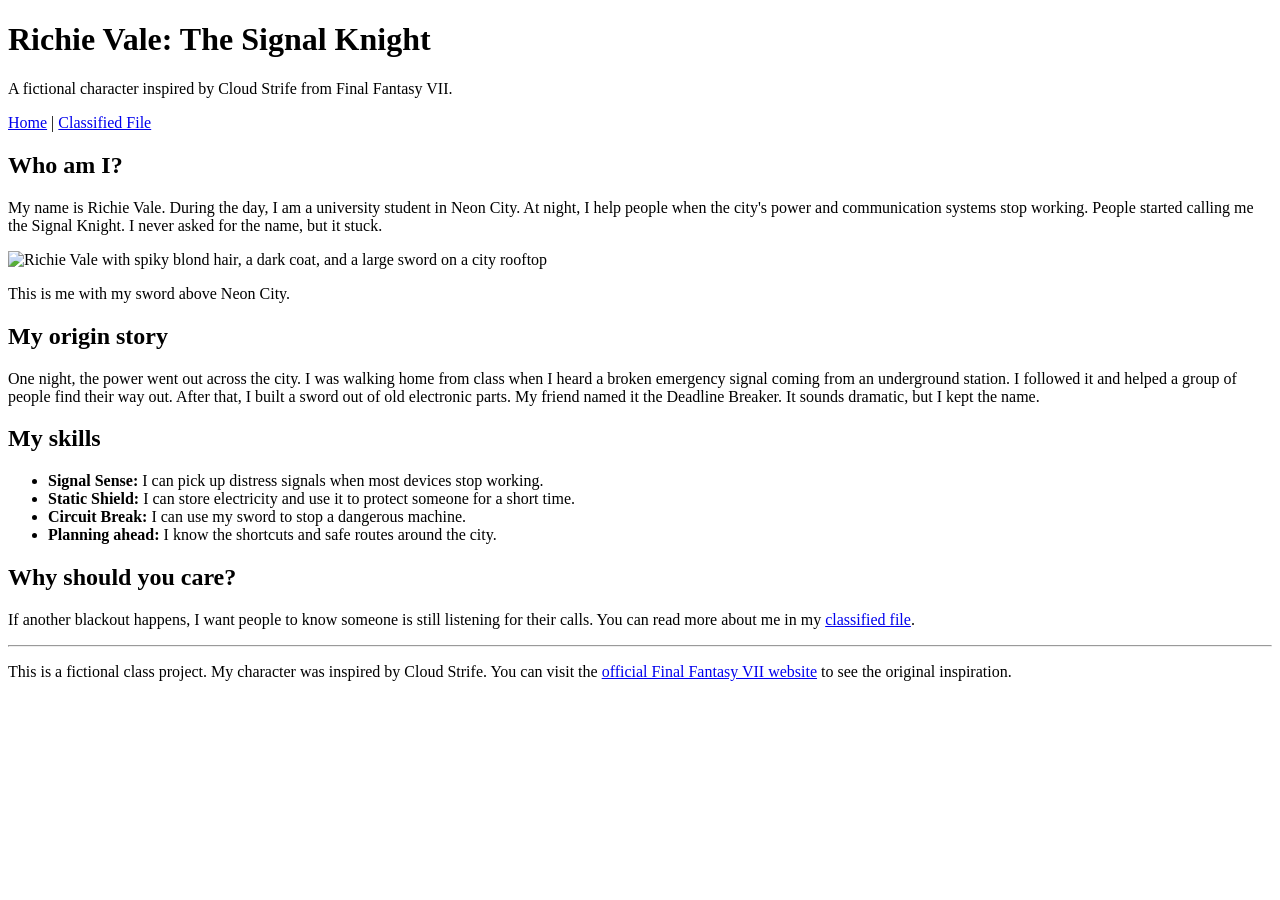
==== index.html @ 43e23acf "Add files via upload" ====
<!DOCTYPE html>
<html lang="en">
<head>
    <meta charset="UTF-8">
    <title>Richie Vale - The Signal Knight</title>
</head>
<body>
    <header>
        <h1>Richie Vale: The Signal Knight</h1>
        <p>A fictional character inspired by Cloud Strife from Final Fantasy VII.</p>
        <nav>
            <a href="index.html">Home</a> |
            <a href="classified.html">Classified File</a>
        </nav>
    </header>

    <main>
        <section>
            <h2>Who am I?</h2>
            <p>My name is Richie Vale. During the day, I am a university student in Neon City. At night, I help people when the city's power and communication systems stop working. People started calling me the Signal Knight. I never asked for the name, but it stuck.</p>
            <div>
                <img src="images/richie-vale.png" alt="Richie Vale with spiky blond hair, a dark coat, and a large sword on a city rooftop" width="350">
                <p>This is me with my sword above Neon City.</p>
            </div>
        </section>

        <section>
            <h2>My origin story</h2>
            <p>One night, the power went out across the city. I was walking home from class when I heard a broken emergency signal coming from an underground station. I followed it and helped a group of people find their way out. After that, I built a sword out of old electronic parts. My friend named it the Deadline Breaker. It sounds dramatic, but I kept the name.</p>
        </section>

        <section>
            <h2>My skills</h2>
            <ul>
                <li><strong>Signal Sense:</strong> I can pick up distress signals when most devices stop working.</li>
                <li><strong>Static Shield:</strong> I can store electricity and use it to protect someone for a short time.</li>
                <li><strong>Circuit Break:</strong> I can use my sword to stop a dangerous machine.</li>
                <li><strong>Planning ahead:</strong> I know the shortcuts and safe routes around the city.</li>
            </ul>
        </section>

        <section>
            <h2>Why should you care?</h2>
            <p>If another blackout happens, I want people to know someone is still listening for their calls. You can read more about me in my <a href="classified.html">classified file</a>.</p>
        </section>
    </main>

    <footer>
        <hr>
        <p>This is a fictional class project. My character was inspired by Cloud Strife. You can visit the <a href="https://finalfantasy7.square-enix-games.com/">official Final Fantasy VII website</a> to see the original inspiration.</p>
    </footer>
</body>
</html>
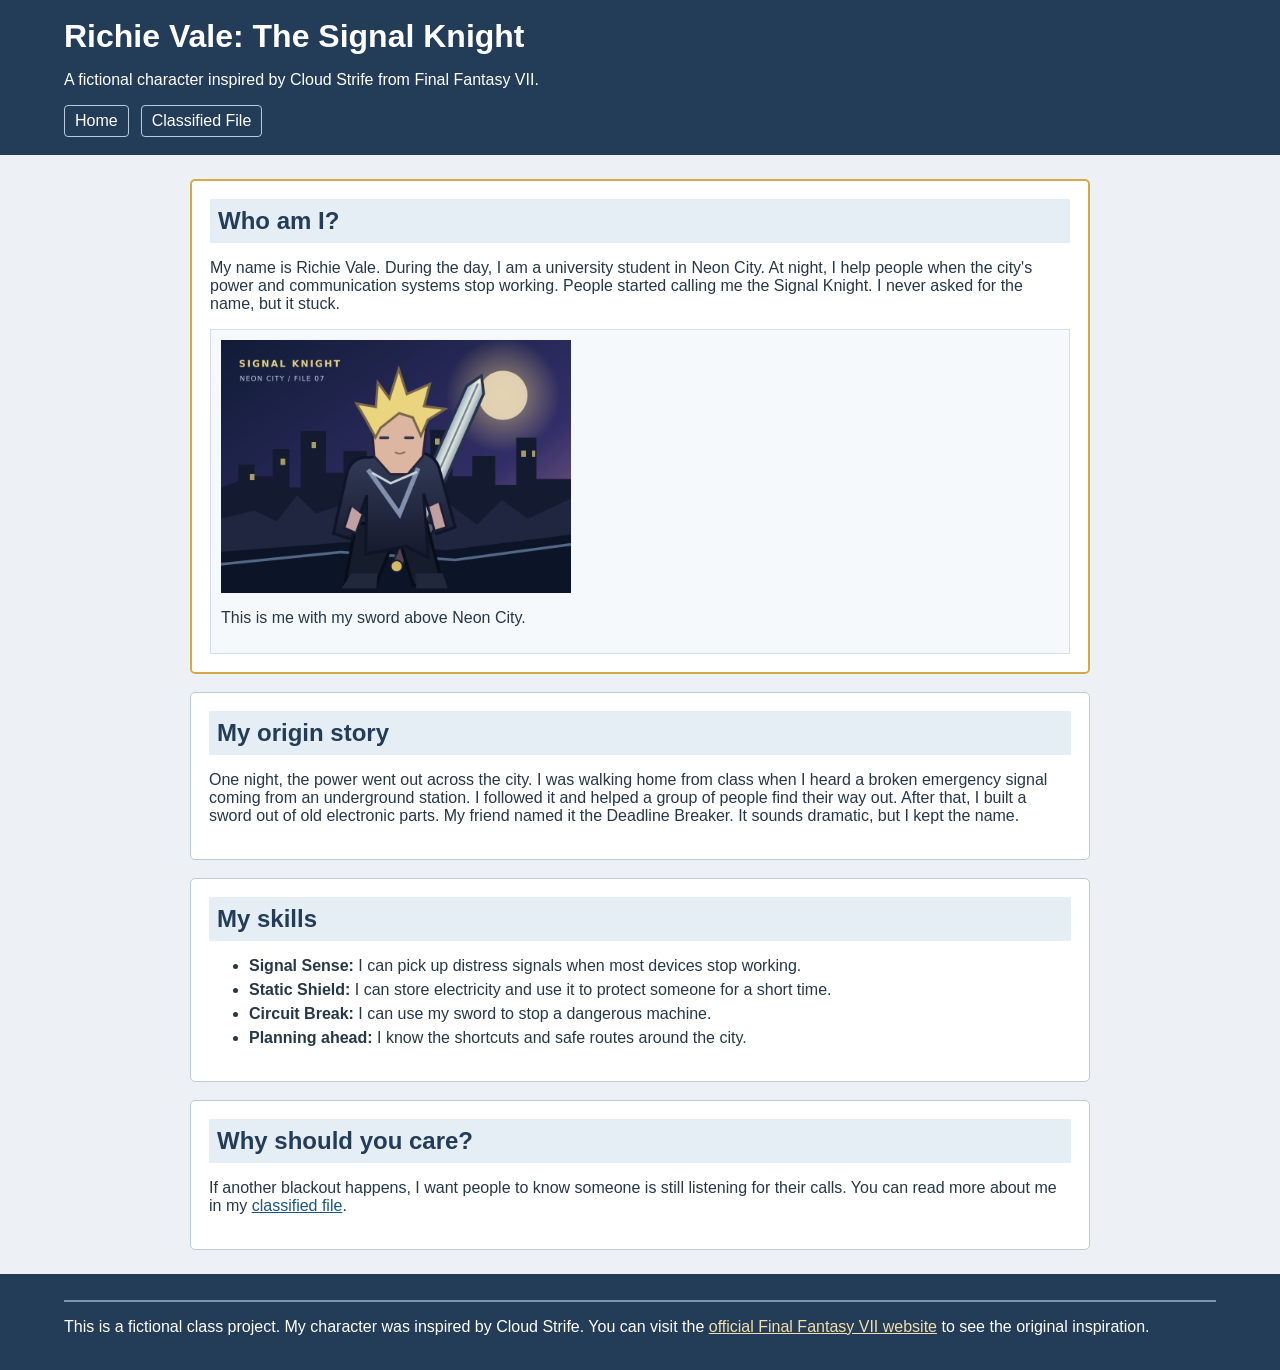
==== commit e586640d: "Add files via upload" ====
--- a/index.html
+++ b/index.html
@@ -2,35 +2,37 @@
 <html lang="en">
 <head>
     <meta charset="UTF-8">
+    <meta name="viewport" content="width=device-width, initial-scale=1.0">
     <title>Richie Vale - The Signal Knight</title>
+    <link rel="stylesheet" href="style.css">
 </head>
 <body>
     <header>
         <h1>Richie Vale: The Signal Knight</h1>
         <p>A fictional character inspired by Cloud Strife from Final Fantasy VII.</p>
         <nav>
-            <a href="index.html">Home</a> |
-            <a href="classified.html">Classified File</a>
+            <a class="nav-link" href="index.html">Home</a>
+            <a class="nav-link" href="classified.html">Classified File</a>
         </nav>
     </header>
 
     <main>
-        <section>
-            <h2>Who am I?</h2>
+        <section class="info-box" id="profile-card">
+            <h2 class="section-heading">Who am I?</h2>
             <p>My name is Richie Vale. During the day, I am a university student in Neon City. At night, I help people when the city's power and communication systems stop working. People started calling me the Signal Knight. I never asked for the name, but it stuck.</p>
-            <div>
+            <div class="image-box">
                 <img src="images/richie-vale.png" alt="Richie Vale with spiky blond hair, a dark coat, and a large sword on a city rooftop" width="350">
                 <p>This is me with my sword above Neon City.</p>
             </div>
         </section>
 
-        <section>
-            <h2>My origin story</h2>
+        <section class="info-box">
+            <h2 class="section-heading">My origin story</h2>
             <p>One night, the power went out across the city. I was walking home from class when I heard a broken emergency signal coming from an underground station. I followed it and helped a group of people find their way out. After that, I built a sword out of old electronic parts. My friend named it the Deadline Breaker. It sounds dramatic, but I kept the name.</p>
         </section>
 
-        <section>
-            <h2>My skills</h2>
+        <section class="info-box">
+            <h2 class="section-heading">My skills</h2>
             <ul>
                 <li><strong>Signal Sense:</strong> I can pick up distress signals when most devices stop working.</li>
                 <li><strong>Static Shield:</strong> I can store electricity and use it to protect someone for a short time.</li>
@@ -39,15 +41,15 @@
             </ul>
         </section>
 
-        <section>
-            <h2>Why should you care?</h2>
+        <section class="info-box">
+            <h2 class="section-heading">Why should you care?</h2>
             <p>If another blackout happens, I want people to know someone is still listening for their calls. You can read more about me in my <a href="classified.html">classified file</a>.</p>
         </section>
     </main>
 
     <footer>
         <hr>
-        <p>This is a fictional class project. My character was inspired by Cloud Strife. You can visit the <a href="https://finalfantasy7.square-enix-games.com/">official Final Fantasy VII website</a> to see the original inspiration.</p>
+        <p>This is a fictional class project. My character was inspired by Cloud Strife. You can visit the <a class="footer-link" href="https://finalfantasy7.square-enix-games.com/">official Final Fantasy VII website</a> to see the original inspiration.</p>
     </footer>
 </body>
 </html>
--- a/style.css
+++ b/style.css
@@ -0,0 +1,124 @@
+/* General page styles */
+body {
+    margin: 0;
+    background-color: #edf1f5;
+    color: #263747;
+    font-family: Arial, sans-serif;
+}
+
+header {
+    background-color: #233c58;
+    color: white;
+    padding: 18px 5%;
+}
+
+h1 {
+    font-size: 32px;
+    margin: 0;
+}
+
+a {
+    color: #185783;
+}
+
+a:hover {
+    text-decoration: underline;
+}
+
+nav {
+    display: flex;
+    flex-direction: row;
+    flex-wrap: wrap;
+    gap: 12px;
+    margin-top: 15px;
+}
+
+.nav-link {
+    color: white;
+    border: 1px solid #b8cadb;
+    border-radius: 4px;
+    padding: 6px 10px;
+    text-decoration: none;
+}
+
+.nav-link:hover {
+    background-color: #395b7c;
+    color: white;
+}
+
+/* These classes are reused on both pages */
+main {
+    width: 90%;
+    max-width: 900px;
+    margin: 24px auto;
+}
+
+.info-box {
+    background-color: white;
+    border: 1px solid #bdcad7;
+    border-radius: 5px;
+    padding: 18px;
+    margin-bottom: 18px;
+}
+
+.section-heading {
+    color: #233c58;
+    background-color: #e6eef5;
+    padding: 8px;
+    margin: 0 0 12px;
+}
+
+/* One special container uses an ID selector */
+#profile-card {
+    border: 2px solid #d4aa46;
+}
+
+.image-box {
+    background-color: #f6f9fc;
+    border: 1px solid #d3e0ec;
+    padding: 10px;
+    margin-top: 16px;
+}
+
+img {
+    display: block;
+    max-width: 100%;
+    height: auto;
+}
+
+li {
+    margin-bottom: 6px;
+}
+
+footer {
+    background-color: #233c58;
+    color: white;
+    padding: 18px 5%;
+}
+
+.footer-link {
+    color: #f3dfaa;
+}
+
+hr {
+    border: 1px solid #7b96b1;
+}
+
+/* On a narrow screen, put the navigation links in a column */
+@media (max-width: 600px) {
+    h1 {
+        font-size: 26px;
+    }
+
+    main {
+        width: 94%;
+    }
+
+    nav {
+        flex-direction: column;
+    }
+
+    .info-box {
+        padding: 12px;
+    }
+}
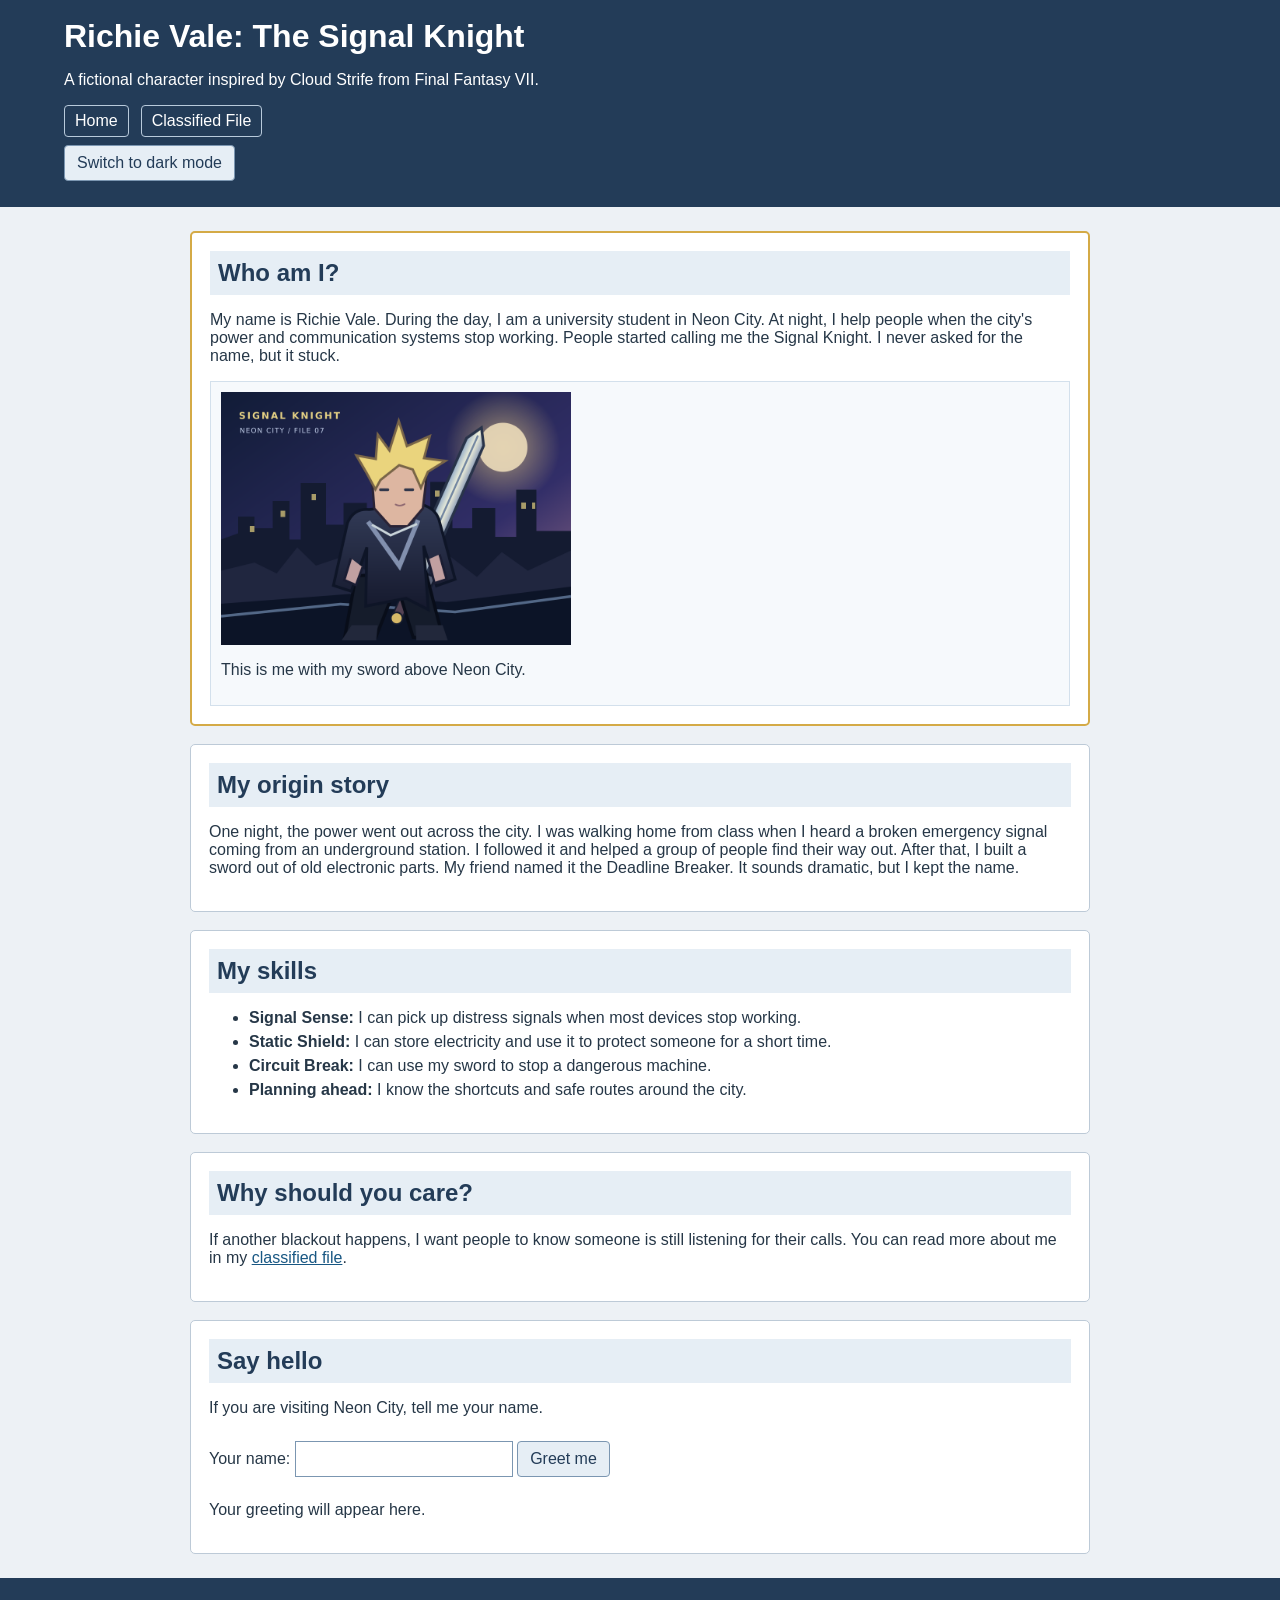
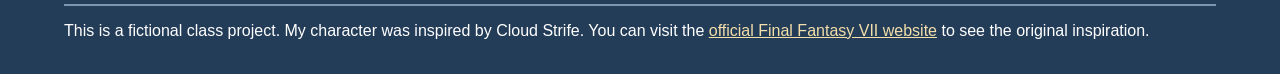
==== commit 27f5d328: "Add files via upload" ====
--- a/index.html
+++ b/index.html
@@ -5,6 +5,7 @@
     <meta name="viewport" content="width=device-width, initial-scale=1.0">
     <title>Richie Vale - The Signal Knight</title>
     <link rel="stylesheet" href="style.css">
+    <script src="script.js" defer></script>
 </head>
 <body>
     <header>
@@ -14,6 +15,7 @@
             <a class="nav-link" href="index.html">Home</a>
             <a class="nav-link" href="classified.html">Classified File</a>
         </nav>
+        <button id="theme-toggle" type="button">Switch to dark mode</button>
     </header>
 
     <main>
@@ -45,6 +47,17 @@
             <h2 class="section-heading">Why should you care?</h2>
             <p>If another blackout happens, I want people to know someone is still listening for their calls. You can read more about me in my <a href="classified.html">classified file</a>.</p>
         </section>
+
+        <section class="info-box">
+            <h2 class="section-heading">Say hello</h2>
+            <p>If you are visiting Neon City, tell me your name.</p>
+            <form id="greeting-form">
+                <label for="visitor-name">Your name:</label>
+                <input id="visitor-name" type="text">
+                <button type="submit">Greet me</button>
+            </form>
+            <p id="greeting-result">Your greeting will appear here.</p>
+        </section>
     </main>
 
     <footer>
--- a/style.css
+++ b/style.css
@@ -25,6 +25,7 @@
     text-decoration: underline;
 }
 
+/* Navigation uses Flexbox to put links in a row */
 nav {
     display: flex;
     flex-direction: row;
@@ -104,6 +105,55 @@
     border: 1px solid #7b96b1;
 }
 
+/* Buttons and name input */
+button {
+    background-color: #e6eef5;
+    color: #233c58;
+    font-family: Arial, sans-serif;
+    font-size: 16px;
+    border: 1px solid #7b96b1;
+    border-radius: 4px;
+    padding: 8px 12px;
+    margin: 8px 8px 8px 0;
+}
+
+button:hover {
+    background-color: #d3e0ec;
+}
+
+input {
+    font-family: Arial, sans-serif;
+    font-size: 16px;
+    border: 1px solid #7b96b1;
+    padding: 8px;
+    max-width: 90%;
+}
+
+/* Dark mode is turned on by JavaScript */
+body.dark {
+    background-color: #142332;
+    color: #edf1f5;
+}
+
+body.dark .info-box {
+    background-color: #283b50;
+    border: 1px solid #7b96b1;
+}
+
+body.dark .section-heading {
+    background-color: #3d526c;
+    color: white;
+}
+
+body.dark .image-box {
+    background-color: #26384a;
+    border: 1px solid #7b96b1;
+}
+
+body.dark .info-box a {
+    color: #b9dfff;
+}
+
 /* On a narrow screen, put the navigation links in a column */
 @media (max-width: 600px) {
     h1 {
